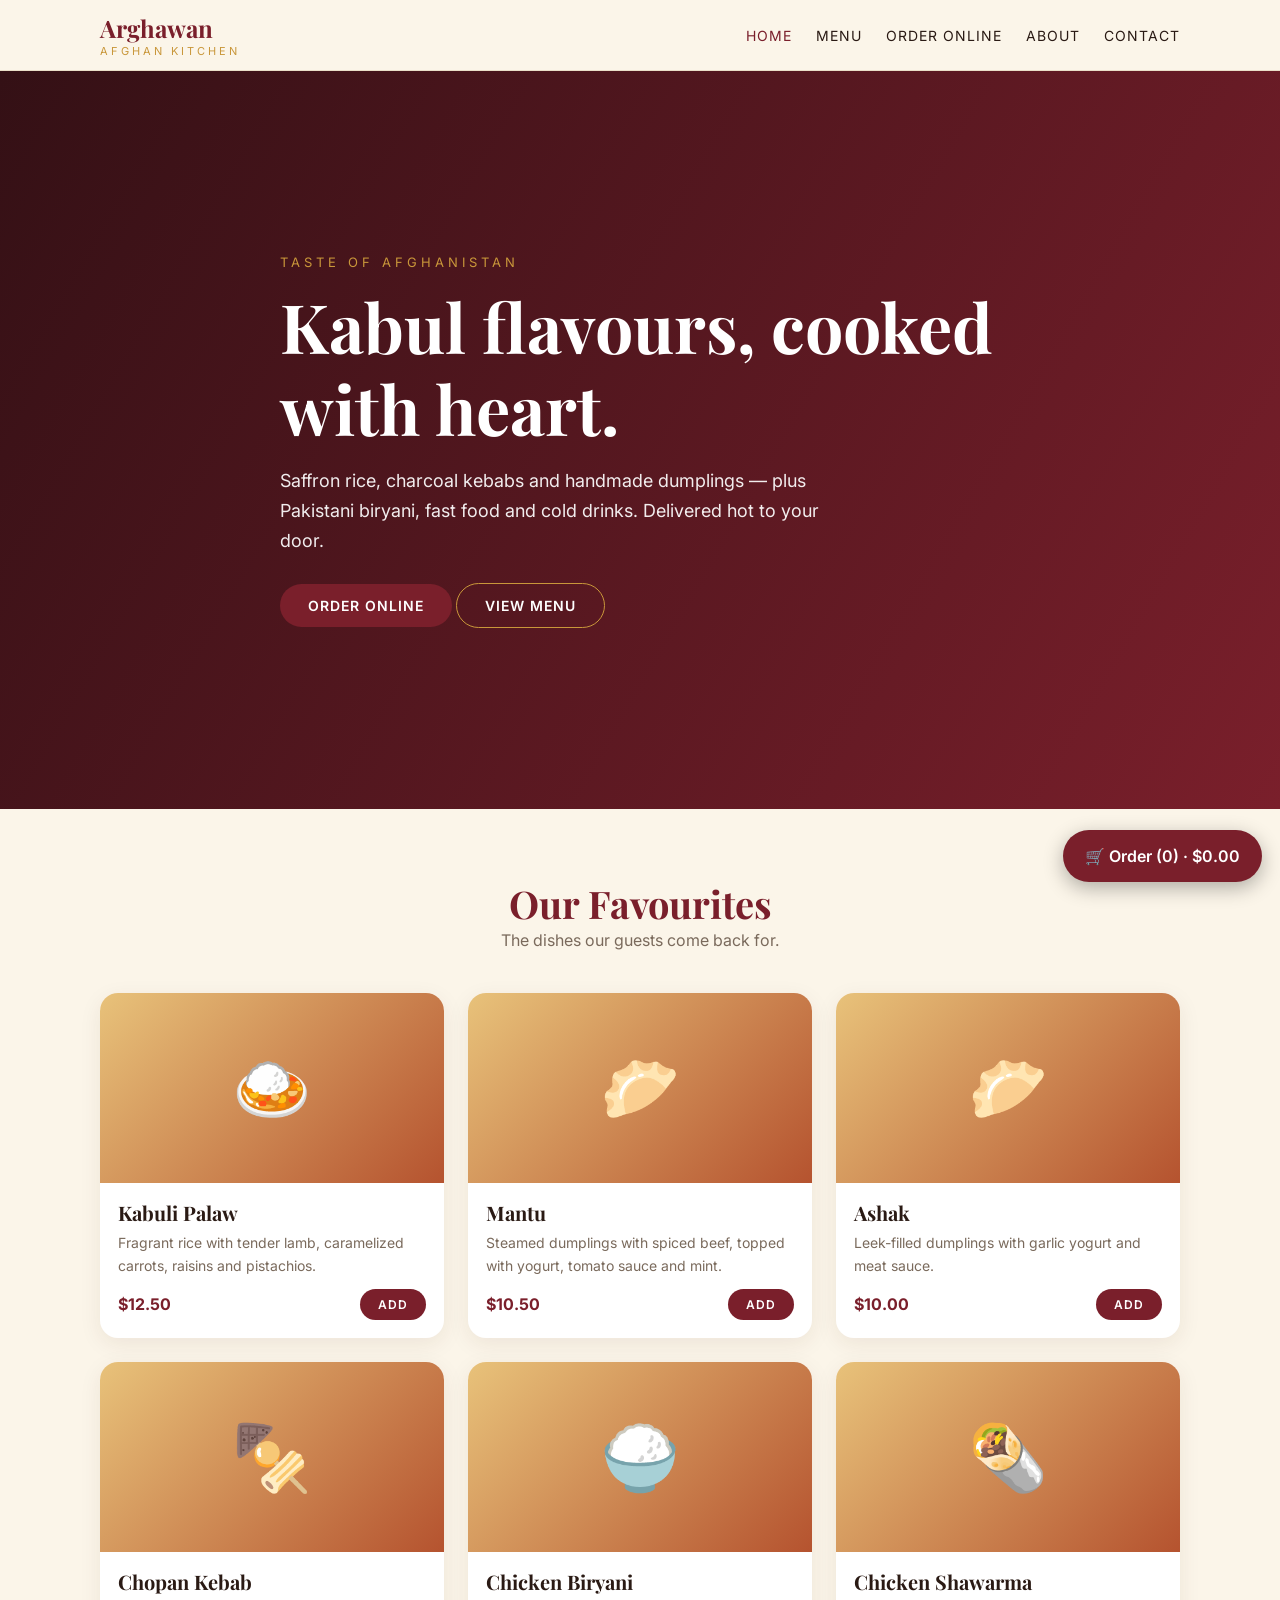
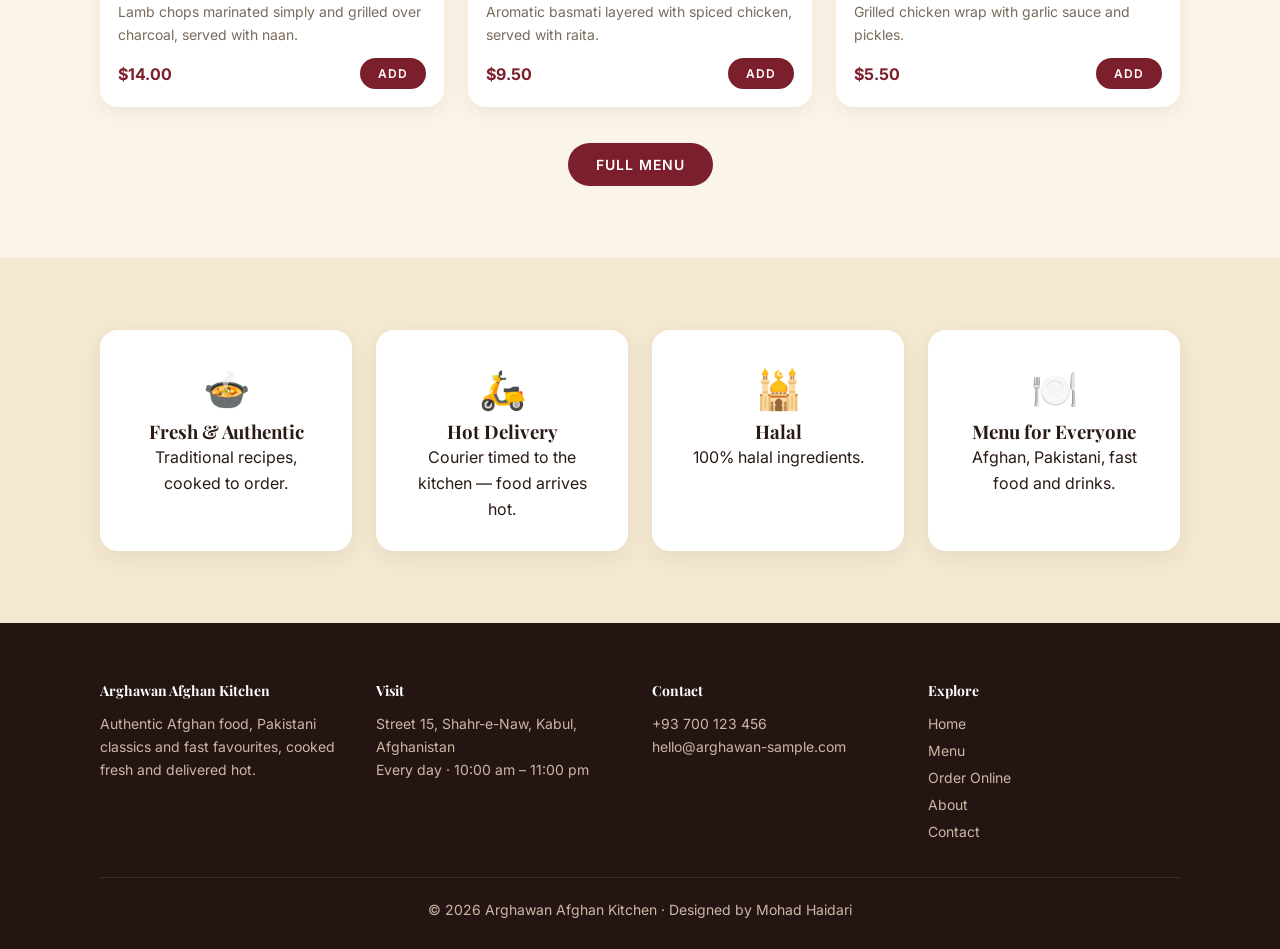
==== index.html @ 4cfafb81 "Add files via upload" ====
<!DOCTYPE html><html lang="en"><head><meta charset="utf-8"><meta name="viewport" content="width=device-width,initial-scale=1"><title>Home · Arghawan Afghan Kitchen</title><link rel="preconnect" href="https://fonts.googleapis.com"><link href="https://fonts.googleapis.com/css2?family=Inter:wght@400;600&family=Playfair+Display:wght@600;700&display=swap" rel="stylesheet"><link rel="stylesheet" href="style.css"></head><body><div id="hdr"></div>
<section class="hero"><div class="w"><div class="tag">Taste of Afghanistan</div><h1>Kabul flavours, cooked with heart.</h1><p>Saffron rice, charcoal kebabs and handmade dumplings — plus Pakistani biryani, fast food and cold drinks. Delivered hot to your door.</p><a class="btn" href="order.html">Order Online</a> <a class="btn o" style="color:#fff" href="menu.html">View Menu</a></div></section>
<section class="sec"><div class="w"><div class="t"><h2>Our Favourites</h2><p>The dishes our guests come back for.</p></div><div class="g" id="feat"></div><p style="text-align:center;margin-top:36px"><a class="btn" href="menu.html">Full Menu</a></p></div></section>
<section class="sec alt"><div class="w g g3"><div class="f"><b>🍲</b><h3>Fresh &amp; Authentic</h3><p>Traditional recipes, cooked to order.</p></div><div class="f"><b>🛵</b><h3>Hot Delivery</h3><p>Courier timed to the kitchen — food arrives hot.</p></div><div class="f"><b>🕌</b><h3>Halal</h3><p>100% halal ingredients.</p></div><div class="f"><b>🍽️</b><h3>Menu for Everyone</h3><p>Afghan, Pakistani, fast food and drinks.</p></div></div></section>
<div id="ftr"></div><script src="script.js"></script></body></html>
---- style.css ----
:root{--wine:#7a1f2b;--gold:#c9973a;--cream:#fbf5e9;--ink:#2a1a14;--green:#1f3d2b;--card:#fff;--line:#eadfc8}
*{box-sizing:border-box;margin:0}body{font:16px/1.65 Inter,system-ui,sans-serif;color:var(--ink);background:var(--cream)}
h1,h2,h3{font-family:'Playfair Display',Georgia,serif;line-height:1.2}a{color:inherit;text-decoration:none}img{max-width:100%}
.w{max-width:1120px;margin:auto;padding:0 20px}.sec{padding:72px 0}.alt{background:#f3e8d0}
header{position:sticky;top:0;z-index:9;background:rgba(251,245,233,.95);backdrop-filter:blur(8px);border-bottom:1px solid var(--line)}
.nav{display:flex;align-items:center;justify-content:space-between;height:70px}.logo{font:700 24px 'Playfair Display',serif;color:var(--wine)}.logo small{display:block;font:11px Inter;letter-spacing:3px;color:var(--gold);text-transform:uppercase}
nav a{margin-left:24px;font-size:14px;letter-spacing:1px;text-transform:uppercase}nav a.on,nav a:hover{color:var(--wine)}
.btn{display:inline-block;background:var(--wine);color:#fff;padding:13px 28px;border:0;border-radius:40px;font:600 14px Inter;letter-spacing:1px;text-transform:uppercase;cursor:pointer}.btn:hover{background:#5d1620}.btn.o{background:none;border:1.5px solid var(--gold);color:var(--ink)}.btn.sm{padding:8px 18px;font-size:12px}
#bt{display:none;background:none;border:0;font-size:28px;cursor:pointer}
.hero{min-height:82vh;display:flex;align-items:center;color:#fff;background:linear-gradient(120deg,rgba(42,14,18,.88),rgba(122,31,43,.7)),url(hero.jpg) center/cover,var(--wine)}
.hero h1{font-size:clamp(38px,6vw,68px);max-width:720px}.hero p{max-width:560px;margin:18px 0 28px;font-size:18px;opacity:.92}.tag{color:var(--gold);letter-spacing:4px;font-size:13px;text-transform:uppercase;margin-bottom:12px}
.ph2{padding:70px 0;text-align:center;color:#fff;background:linear-gradient(120deg,#3b0f16,var(--wine))}.ph2 h1{font-size:44px}
.t{text-align:center;margin-bottom:40px}.t h2{font-size:38px;color:var(--wine)}.t p{color:#7a6a5c}
.g{display:grid;gap:24px;grid-template-columns:repeat(auto-fill,minmax(260px,1fr))}.g3{grid-template-columns:repeat(auto-fit,minmax(240px,1fr))}
.c{background:var(--card);border-radius:18px;overflow:hidden;box-shadow:0 6px 22px rgba(80,40,20,.08);display:flex;flex-direction:column}
.ph{height:190px;position:relative;display:grid;place-items:center;font-size:64px;background:linear-gradient(135deg,#e8c27a,#b5532f)}.ph img{position:absolute;inset:0;width:100%;height:100%;object-fit:cover}
.cb{padding:18px;display:flex;flex-direction:column;flex:1}.cb h3{font-size:20px}.cb p{font-size:14px;color:#7a6a5c;flex:1;margin:6px 0 12px}.pr{display:flex;justify-content:space-between;align-items:center;font-weight:700;color:var(--wine)}
.tabs{display:flex;flex-wrap:wrap;gap:10px;justify-content:center;margin-bottom:36px}.tabs button{padding:10px 22px;border-radius:30px;border:1.5px solid var(--gold);background:none;font:600 14px Inter;cursor:pointer}.tabs .on{background:var(--wine);color:#fff;border-color:var(--wine)}
.f{padding:28px;background:var(--card);border-radius:18px;text-align:center;box-shadow:0 6px 22px rgba(80,40,20,.07)}.f b{font-size:38px;display:block}
.two{display:grid;gap:40px;grid-template-columns:1fr 1fr;align-items:start}
input,select,textarea{width:100%;padding:12px 14px;margin:6px 0 14px;border:1px solid var(--line);border-radius:10px;font:inherit;background:#fff}label{font-size:13px;font-weight:600}
.box{background:#fff;padding:26px;border-radius:18px;box-shadow:0 6px 22px rgba(80,40,20,.08)}.row{display:flex;justify-content:space-between;padding:7px 0;border-bottom:1px dashed var(--line)}.row.tot{font-weight:700;font-size:18px;border:0;color:var(--wine)}
.q button{width:26px;height:26px;border-radius:50%;border:1px solid var(--gold);background:none;cursor:pointer}.eta{background:var(--green);color:#fff;padding:14px 18px;border-radius:12px;margin:14px 0;font-size:14px}
.ok{text-align:center}.ok .big{font-size:60px}.steps{display:flex;gap:10px;justify-content:center;flex-wrap:wrap;margin-top:18px}.steps span{background:#f3e8d0;padding:8px 14px;border-radius:20px;font-size:13px}
footer{background:#241512;color:#c9b8a6;padding:56px 0 28px;font-size:14px}footer h4{color:#fff;margin-bottom:10px;font-family:'Playfair Display',serif}footer .g{margin-bottom:30px}footer a{display:block;margin:4px 0}.cp{border-top:1px solid #3d2a24;padding-top:20px;text-align:center}
#cartb{position:fixed;right:18px;bottom:18px;background:var(--wine);color:#fff;border-radius:40px;padding:13px 22px;font-weight:600;box-shadow:0 6px 20px rgba(0,0,0,.3);z-index:9}
@media(max-width:760px){#bt{display:block}nav{display:none;position:absolute;top:70px;left:0;right:0;background:var(--cream);padding:14px 20px;border-bottom:1px solid var(--line)}nav.open{display:block}nav a{display:block;margin:0;padding:10px 0}.two{grid-template-columns:1fr}}
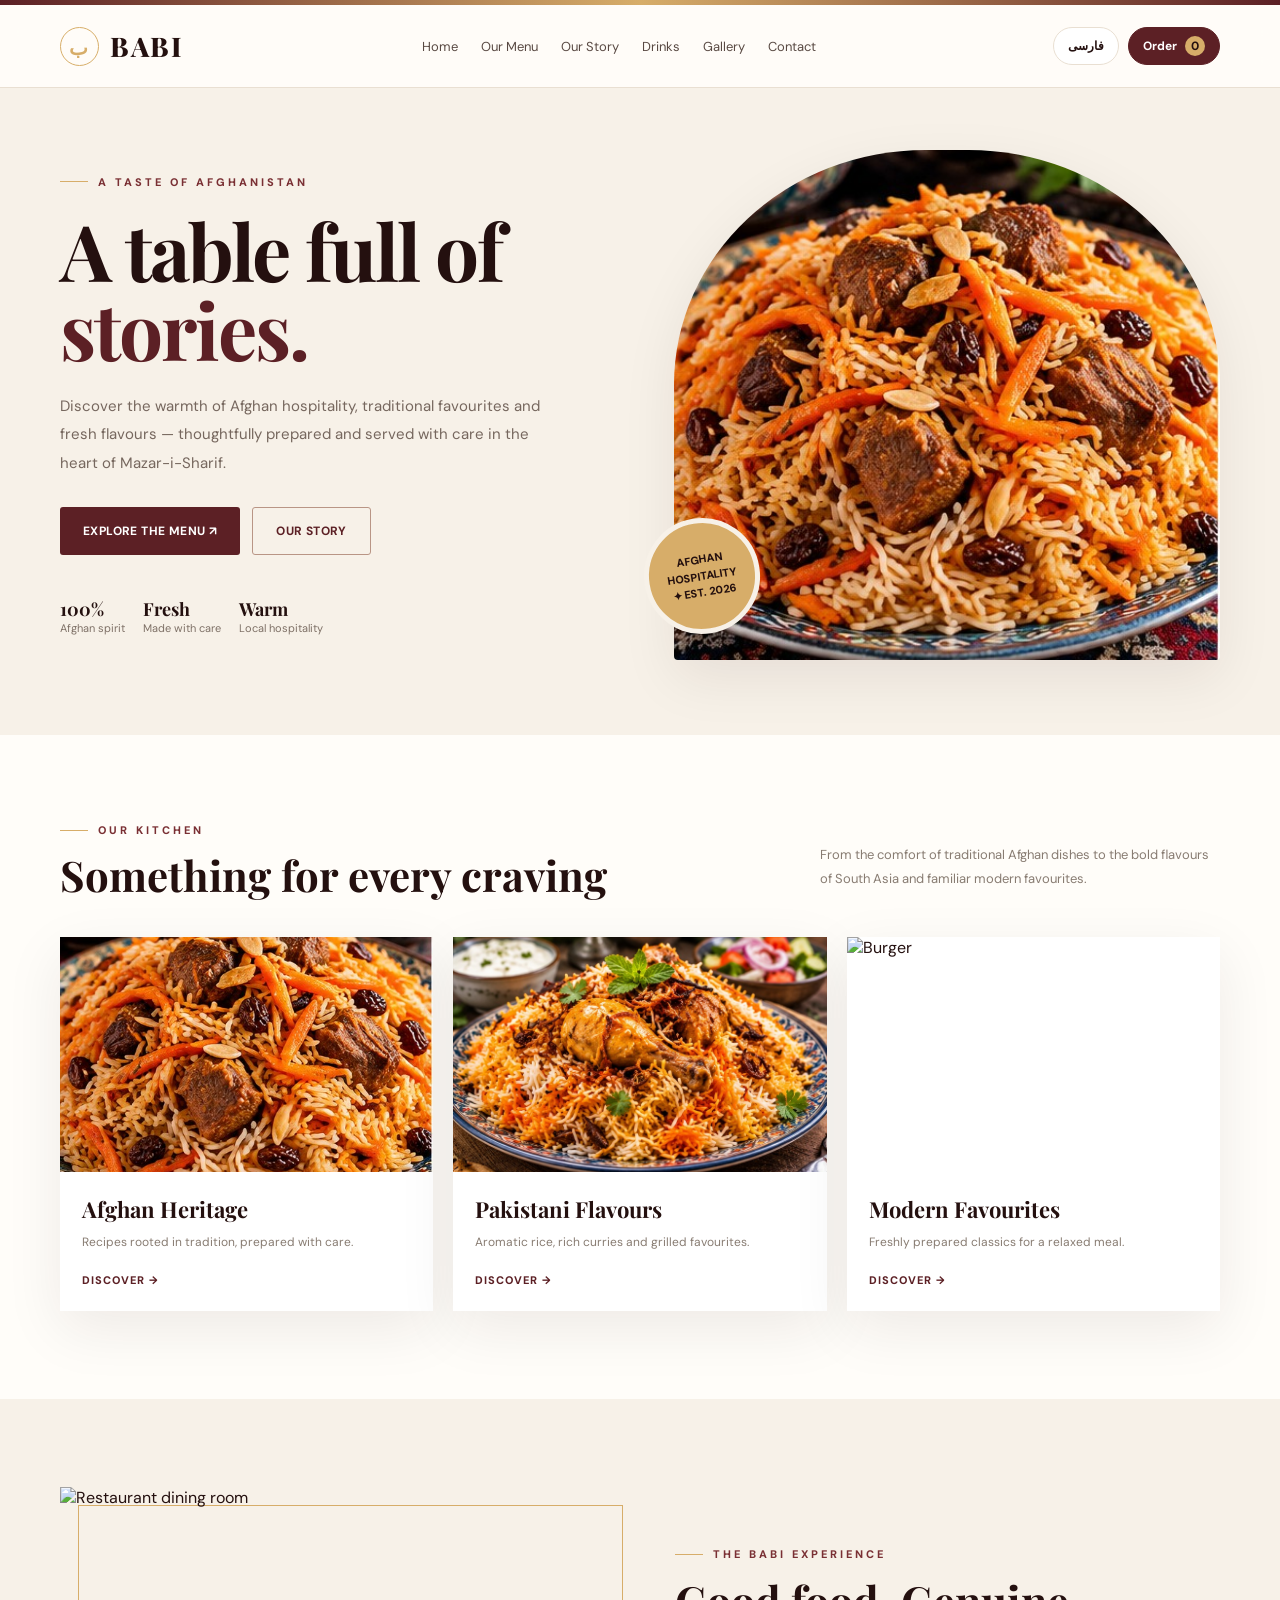
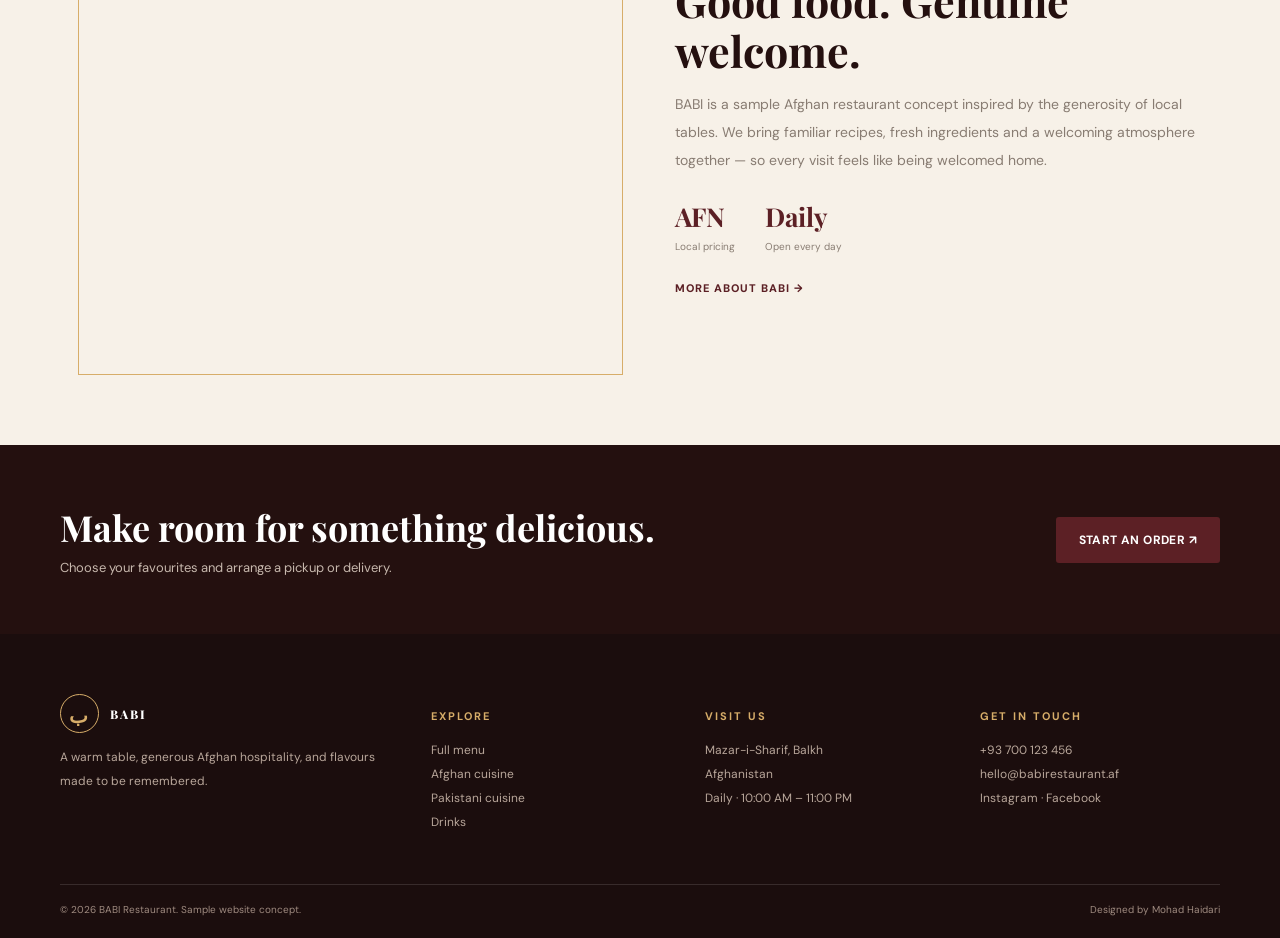
==== commit e56226f7: "Add files via upload" ====
--- a/index.html
+++ b/index.html
@@ -1,5 +1,100 @@
-<!DOCTYPE html><html lang="en"><head><meta charset="utf-8"><meta name="viewport" content="width=device-width,initial-scale=1"><title>Home · Arghawan Afghan Kitchen</title><link rel="preconnect" href="https://fonts.googleapis.com"><link href="https://fonts.googleapis.com/css2?family=Inter:wght@400;600&family=Playfair+Display:wght@600;700&display=swap" rel="stylesheet"><link rel="stylesheet" href="style.css"></head><body><div id="hdr"></div>
-<section class="hero"><div class="w"><div class="tag">Taste of Afghanistan</div><h1>Kabul flavours, cooked with heart.</h1><p>Saffron rice, charcoal kebabs and handmade dumplings — plus Pakistani biryani, fast food and cold drinks. Delivered hot to your door.</p><a class="btn" href="order.html">Order Online</a> <a class="btn o" style="color:#fff" href="menu.html">View Menu</a></div></section>
-<section class="sec"><div class="w"><div class="t"><h2>Our Favourites</h2><p>The dishes our guests come back for.</p></div><div class="g" id="feat"></div><p style="text-align:center;margin-top:36px"><a class="btn" href="menu.html">Full Menu</a></p></div></section>
-<section class="sec alt"><div class="w g g3"><div class="f"><b>🍲</b><h3>Fresh &amp; Authentic</h3><p>Traditional recipes, cooked to order.</p></div><div class="f"><b>🛵</b><h3>Hot Delivery</h3><p>Courier timed to the kitchen — food arrives hot.</p></div><div class="f"><b>🕌</b><h3>Halal</h3><p>100% halal ingredients.</p></div><div class="f"><b>🍽️</b><h3>Menu for Everyone</h3><p>Afghan, Pakistani, fast food and drinks.</p></div></div></section>
-<div id="ftr"></div><script src="script.js"></script></body></html>
+<!DOCTYPE html>
+<html lang="en" dir="ltr">
+<head>
+<meta charset="UTF-8">
+<meta name="viewport" content="width=device-width, initial-scale=1.0">
+<meta name="theme-color" content="#24100f">
+<meta name="description" content="BABI Restaurant — Afghan hospitality, authentic flavours, and a modern dining experience in Mazar-i-Sharif.">
+<title>BABI Restaurant | Taste of Afghanistan</title>
+<link rel="preconnect" href="https://fonts.googleapis.com">
+<link rel="preconnect" href="https://fonts.gstatic.com" crossorigin>
+<link href="https://fonts.googleapis.com/css2?family=DM+Sans:wght@400;500;600;700&family=Playfair+Display:wght@500;600;700;800&family=Vazirmatn:wght@400;500;600;700;800&display=swap" rel="stylesheet">
+<style>
+:root{--ink:#24100f;--wine:#5c2025;--wine2:#7a3034;--gold:#d7ad69;--cream:#f7f1e8;--paper:#fffdf9;--muted:#887c72;--line:#e9dfd2;--green:#53664c;--shadow:0 18px 55px #2b130d14}
+*{box-sizing:border-box}html{scroll-behavior:smooth}body{margin:0;background:var(--cream);color:var(--ink);font-family:"DM Sans",sans-serif}body.fa{font-family:"Vazirmatn",sans-serif}button,input,select,textarea{font:inherit}button,a{ -webkit-tap-highlight-color:transparent}a{color:inherit;text-decoration:none}button{cursor:pointer}.topline{height:5px;background:linear-gradient(90deg,var(--wine),var(--gold),var(--wine))}.wrap{width:min(1160px,92%);margin:auto}.header{position:sticky;top:0;z-index:30;background:#fffdf9ed;backdrop-filter:blur(14px);border-bottom:1px solid #e9dfd2}.nav{height:82px;display:flex;align-items:center;justify-content:space-between;gap:24px}.brand{display:flex;align-items:center;gap:11px;font-family:"Playfair Display",serif;font-size:27px;font-weight:800;letter-spacing:2px}.brand-mark{width:39px;height:39px;border:1px solid var(--gold);border-radius:50%;display:grid;place-items:center;color:var(--gold);font-size:20px}.links{display:flex;align-items:center;gap:23px;font-size:13px;color:#594943}.links a:hover{color:var(--wine)}.nav-actions{display:flex;gap:9px;align-items:center}.lang,.cart-btn,.menu-toggle{border:1px solid var(--line);background:white;border-radius:30px;padding:10px 14px;color:var(--ink);font-weight:700;font-size:12px}.cart-btn{background:var(--wine);color:white;border-color:var(--wine)}.cart-count{background:var(--gold);color:var(--ink);border-radius:20px;padding:2px 6px;margin-left:5px}.menu-toggle{display:none}.hero{min-height:620px;display:grid;grid-template-columns:1.02fr .98fr;align-items:center;gap:45px;padding:62px 0 75px}.eyebrow{color:var(--wine2);font-size:11px;letter-spacing:3px;text-transform:uppercase;font-weight:800;display:flex;align-items:center;gap:10px}.eyebrow:before{content:"";width:28px;height:1px;background:var(--gold)}h1,h2,h3{font-family:"Playfair Display",serif}h1{font-size:clamp(48px,6.4vw,78px);line-height:1.02;margin:22px 0;color:var(--ink);letter-spacing:-2px}.fa h1,.fa h2,.fa h3{font-family:"Vazirmatn",sans-serif;letter-spacing:0}.hero h1 span{color:var(--wine)}.hero-copy{max-width:490px;color:#76675e;line-height:1.9;font-size:15px}.hero-buttons{display:flex;gap:12px;margin-top:30px;flex-wrap:wrap}.btn{display:inline-flex;align-items:center;justify-content:center;gap:9px;border:0;border-radius:3px;padding:15px 23px;background:var(--wine);color:white;font-weight:700;font-size:12px;letter-spacing:.4px;transition:.2s}.btn:hover{background:var(--wine2);transform:translateY(-2px)}.btn-outline{background:transparent;color:var(--wine);border:1px solid #b99585}.btn-outline:hover{color:white}.hero-note{display:flex;gap:18px;margin-top:42px;color:#7e7066;font-size:11px}.hero-note strong{display:block;color:var(--ink);font-size:18px;font-family:"Playfair Display",serif}.hero-photo{height:510px;position:relative}.hero-photo img{width:100%;height:100%;object-fit:cover;border-radius:46% 46% 4px 4px;box-shadow:var(--shadow)}.photo-stamp{position:absolute;bottom:26px;left:-30px;background:var(--gold);color:var(--ink);width:116px;height:116px;border-radius:50%;display:grid;place-items:center;text-align:center;font-size:11px;font-weight:800;line-height:1.5;transform:rotate(-9deg);border:5px solid var(--cream)}.section{padding:88px 0}.section.white{background:var(--paper)}.section-head{display:flex;justify-content:space-between;align-items:end;gap:25px;margin-bottom:34px}.section-head h2{font-size:42px;margin:10px 0 0}.section-head p{max-width:400px;color:var(--muted);line-height:1.8;font-size:13px}.tiles{display:grid;grid-template-columns:repeat(3,1fr);gap:20px}.tile{background:white;box-shadow:var(--shadow);overflow:hidden;position:relative}.tile img{width:100%;height:235px;object-fit:cover;display:block;transition:.5s}.tile:hover img{transform:scale(1.04)}.tile-body{padding:22px}.tile h3{font-size:22px;margin:0 0 8px}.tile p{font-size:12px;color:var(--muted);line-height:1.7;margin:0 0 16px}.text-link{font-size:11px;font-weight:800;color:var(--wine);letter-spacing:1px;text-transform:uppercase}.story{display:grid;grid-template-columns:1fr 1fr;gap:70px;align-items:center}.story-img{height:470px;position:relative}.story-img img{width:100%;height:100%;object-fit:cover}.story-img:after{content:"";position:absolute;inset:18px -18px -18px 18px;border:1px solid var(--gold);z-index:-1}.story-copy h2{font-size:43px;line-height:1.15;margin:15px 0}.story-copy p{color:var(--muted);font-size:14px;line-height:2}.stats{display:flex;gap:30px;margin-top:25px}.stats strong{font:700 26px "Playfair Display";color:var(--wine);display:block}.stats small{font-size:10px;color:var(--muted)}.banner{background:var(--ink);color:white;padding:58px 0}.banner-inner{display:flex;justify-content:space-between;align-items:center;gap:30px}.banner h2{font-size:36px;margin:0 0 8px}.banner p{color:#c7b8ad;margin:0;font-size:13px}.footer{background:#1b0d0d;color:#eee1d5;padding:60px 0 22px}.footer-grid{display:grid;grid-template-columns:1.4fr 1fr 1fr 1fr;gap:35px}.footer p,.footer a{color:#b8a69a;font-size:12px;line-height:2}.footer h4{color:var(--gold);font-size:11px;letter-spacing:2px;text-transform:uppercase}.footer-bottom{border-top:1px solid #ffffff20;margin-top:38px;padding-top:18px;display:flex;justify-content:space-between;color:#9f8b80;font-size:10px}.footer-credit{font-size:10px;color:#9f8b80;font-weight:400}.page-hero{background:var(--ink);color:white;padding:75px 0;text-align:center}.page-hero h1{font-size:54px;color:white;margin:12px 0}.page-hero p{color:#c9b9ae;max-width:570px;margin:0 auto;line-height:1.8;font-size:13px}.filter-row{display:flex;gap:8px;flex-wrap:wrap;margin-bottom:28px}.filter{border:1px solid var(--line);background:white;color:var(--muted);padding:10px 17px;border-radius:30px;font-size:11px;font-weight:700}.filter.active{background:var(--wine);color:white;border-color:var(--wine)}.menu-grid{display:grid;grid-template-columns:repeat(3,1fr);gap:18px}.food-card{background:white;box-shadow:var(--shadow);overflow:hidden}.food-card img{width:100%;height:190px;object-fit:cover}.food-info{padding:17px}.food-top{display:flex;justify-content:space-between;gap:10px;align-items:start}.food-info h3{font-size:19px;margin:0 0 7px}.price{font-weight:800;color:var(--wine);white-space:nowrap;font-size:13px}.food-info p{font-size:11px;color:var(--muted);line-height:1.7;min-height:38px}.food-bottom{display:flex;justify-content:space-between;align-items:center;margin-top:12px}.add-btn{background:var(--wine);color:white;border:0;padding:9px 12px;font-size:10px;font-weight:800}.tag{font-size:9px;text-transform:uppercase;letter-spacing:1px;color:var(--green);font-weight:800}.notice{background:#f2e7d7;border-left:3px solid var(--gold);padding:16px 18px;color:#66554a;font-size:12px;line-height:1.8;margin:20px 0}.fa .notice{border-left:0;border-right:3px solid var(--gold)}.drinks-grid{display:grid;grid-template-columns:repeat(4,1fr);gap:14px}.drink{background:white;padding:20px;text-align:center;border:1px solid var(--line)}.drink img{display:block;border-radius:2px}.drink .can{height:90px;display:grid;place-items:center;font-size:42px}.drink h3{font-size:17px;margin:8px 0}.drink p{font-size:10px;color:var(--muted);line-height:1.7}.form-layout{display:grid;grid-template-columns:1.2fr .8fr;gap:30px}.panel{background:white;padding:28px;box-shadow:var(--shadow)}.panel h2{font-size:28px;margin:0 0 20px}.field{margin-bottom:15px}.field label{display:block;font-size:11px;font-weight:700;margin-bottom:7px;color:#5c4a42}.field input,.field select,.field textarea{width:100%;padding:13px;border:1px solid var(--line);background:#fffdf9;outline:none;font-size:12px;color:var(--ink);border-radius:2px}.field textarea{min-height:85px;resize:vertical}.field input:focus,.field textarea:focus,.field select:focus{border-color:var(--gold)}.two{display:grid;grid-template-columns:1fr 1fr;gap:12px}.cart-line{display:flex;justify-content:space-between;gap:12px;border-bottom:1px solid var(--line);padding:13px 0;font-size:12px}.qty{display:flex;align-items:center;gap:9px}.qty button{border:1px solid var(--line);background:white;width:24px;height:24px}.total{display:flex;justify-content:space-between;font-weight:800;padding:20px 0;color:var(--wine)}.empty{color:var(--muted);font-size:12px;line-height:1.8}.track-box{max-width:650px;margin:auto;text-align:center}.track-steps{display:flex;justify-content:space-between;margin:35px 0;position:relative}.track-steps:before{content:"";height:2px;background:var(--line);position:absolute;top:15px;left:10%;right:10%}.step{position:relative;z-index:1;font-size:10px;color:var(--muted);width:25%}.dot{width:30px;height:30px;border-radius:50%;background:#e8dfd4;margin:0 auto 9px;display:grid;place-items:center;color:var(--muted);font-weight:800}.step.done .dot{background:var(--green);color:white}.gallery{display:grid;grid-template-columns:repeat(3,1fr);grid-auto-rows:210px;gap:12px}.gallery img{width:100%;height:100%;object-fit:cover}.gallery img:first-child{grid-row:span 2}.contact-cards{display:grid;grid-template-columns:repeat(3,1fr);gap:15px}.contact-card{background:white;padding:24px;border:1px solid var(--line)}.contact-card strong{display:block;color:var(--wine);margin-bottom:8px}.hidden{display:none!important}.toast{position:fixed;bottom:22px;left:50%;transform:translateX(-50%);background:var(--ink);color:white;padding:13px 20px;font-size:12px;z-index:80;box-shadow:var(--shadow);opacity:0;pointer-events:none;transition:.3s}.toast.show{opacity:1}.mobile-links{display:none}
+@media(max-width:850px){.links{display:none}.menu-toggle{display:block}.nav{height:70px}.mobile-links.open{display:flex;position:absolute;top:70px;left:0;right:0;background:white;padding:20px 5%;flex-direction:column;gap:16px;border-bottom:1px solid var(--line)}.hero{grid-template-columns:1fr;padding-top:45px;gap:30px}.hero-photo{height:390px;width:85%;margin:auto}.photo-stamp{left:-18px;width:95px;height:95px}.tiles,.menu-grid{grid-template-columns:repeat(2,1fr)}.story{gap:35px}.footer-grid{grid-template-columns:repeat(2,1fr)}.drinks-grid{grid-template-columns:repeat(2,1fr)}}
+@media(max-width:560px){.brand{font-size:22px}.lang,.cart-btn,.menu-toggle{padding:9px 11px;font-size:10px}.hero{min-height:auto;padding:42px 0 55px}.hero-photo{height:320px;width:92%}h1{font-size:48px}.hero-note{gap:12px}.section{padding:62px 0}.section-head{display:block}.section-head h2,.story-copy h2{font-size:34px}.tiles,.menu-grid,.story,.form-layout,.contact-cards{grid-template-columns:1fr}.story-img{height:330px;width:92%}.banner-inner{display:block}.banner .btn{margin-top:22px}.footer-grid{grid-template-columns:1fr 1fr;gap:20px}.footer-bottom{display:block;line-height:2}.page-hero{padding:55px 0}.page-hero h1{font-size:40px}.two{grid-template-columns:1fr}.gallery{grid-template-columns:1fr 1fr;grid-auto-rows:150px}.gallery img:first-child{grid-row:span 1}.drinks-grid{grid-template-columns:repeat(2,1fr)}}
+</style>
+</head>
+<body>
+<div class="topline"></div>
+<header class="header"><div class="wrap nav">
+<a class="brand" href="#home"><span class="brand-mark">ب</span>BABI</a>
+<nav class="links"><a href="#home" data-en="Home" data-fa="خانه">Home</a><a href="#menu" data-en="Our Menu" data-fa="منوی غذا">Our Menu</a><a href="#story" data-en="Our Story" data-fa="داستان ما">Our Story</a><a href="#drinks" data-en="Drinks" data-fa="نوشیدنی‌ها">Drinks</a><a href="#gallery" data-en="Gallery" data-fa="گالری">Gallery</a><a href="#contact" data-en="Contact" data-fa="تماس">Contact</a></nav>
+<div class="nav-actions"><button class="lang" id="langBtn">فارسی</button><button class="cart-btn" onclick="go('order')">Order <span class="cart-count" id="cartCount">0</span></button><button class="menu-toggle" id="menuToggle">☰</button></div>
+<nav class="mobile-links" id="mobileLinks"><a href="#home">Home / خانه</a><a href="#menu">Menu / منو</a><a href="#story">Our Story / داستان ما</a><a href="#drinks">Drinks / نوشیدنی‌ها</a><a href="#gallery">Gallery / گالری</a><a href="#contact">Contact / تماس</a></nav>
+</div></header>
+<main id="app"></main>
+<footer class="footer"><div class="wrap"><div class="footer-grid">
+<div><a class="brand" href="#home" style="color:white"><span class="brand-mark">ب</span>BABI</a><p data-en="A warm table, generous Afghan hospitality, and flavours made to be remembered." data-fa="سفره‌ای گرم، مهمان‌نوازی اصیل افغانی و طعم‌هایی که در خاطر می‌مانند.">A warm table, generous Afghan hospitality, and flavours made to be remembered.</p></div>
+<div><h4 data-en="Explore" data-fa="بخش‌ها">Explore</h4><p><a href="#menu" data-en="Full menu" data-fa="منوی کامل">Full menu</a><br><a href="#afghan" data-en="Afghan cuisine" data-fa="غذاهای افغانی">Afghan cuisine</a><br><a href="#pakistani" data-en="Pakistani cuisine" data-fa="غذاهای پاکستانی">Pakistani cuisine</a><br><a href="#drinks" data-en="Drinks" data-fa="نوشیدنی‌ها">Drinks</a></p></div>
+<div><h4 data-en="Visit us" data-fa="نشانی ما">Visit us</h4><p>Mazar-i-Sharif, Balkh<br>Afghanistan<br>Daily · 10:00 AM – 11:00 PM</p></div>
+<div><h4 data-en="Get in touch" data-fa="ارتباط با ما">Get in touch</h4><p>+93 700 123 456<br>hello@babirestaurant.af<br>Instagram · Facebook</p></div>
+</div><div class="footer-bottom"><span>© 2026 BABI Restaurant. Sample website concept.</span><span class="footer-credit">Designed by Mohad Haidari</span></div></div></footer>
+<div class="toast" id="toast"></div>
+<script>
+const photos={
+kabuli:"kabuli-pulao.jpg",
+mantu:"mantu.jpg",
+bolani:"bolani.jpg",
+ashak:"ashak.jpg",
+kebab:"chapli-kebab.jpg",
+qorma:"afghan-qorma.jpg",
+biryani:"chicken-biryani.jpg",
+karahi:"chicken-karahi.jpg",
+seekh:"seekh-kebab.jpg",
+tandoori:"tandoori-chicken.jpg",
+burger:"https://images.unsplash.com/photo-1568901346375-23c9450c58cd?auto=format&fit=crop&w=900&q=85",
+pizza:"https://images.unsplash.com/photo-1513104890138-7c749659a591?auto=format&fit=crop&w=900&q=85",
+restaurant:"https://images.unsplash.com/photo-1414235077428-338989a2e8c0?auto=format&fit=crop&w=1200&q=85"
+};
+const dishes=[
+{id:1,cat:"afghan",name:"Kabuli Pulao",fa:"قابلی پلو",desc:"Fragrant rice, tender lamb, carrots and raisins — a beloved Afghan classic.",fdesc:"برنج معطر با گوشت نرم، زردک و کشمش؛ یکی از غذاهای محبوب افغانستان.",price:420,img:"kabuli"},
+{id:2,cat:"afghan",name:"Mantu",fa:"منتو",desc:"Steamed dumplings filled with seasoned beef, served with yoghurt and lentils.",fdesc:"خمیرهای بخارپز با مواد گوشتی، همراه با ماست و دال.",price:300,img:"mantu"},
+{id:3,cat:"afghan",name:"Aushak",fa:"آشک",desc:"Delicate leek-filled dumplings with a savoury tomato and yoghurt sauce.",fdesc:"خمیرهای نازک با مواد تره، همراه با سس مخصوص و ماست.",price:280,img:"ashak"},
+{id:4,cat:"afghan",name:"Chapli Kebab",fa:"چپلی کباب",desc:"Afghan-style spiced minced kebab, served with fresh salad and bread.",fdesc:"کباب چرخ‌کرده با ادویه افغانی، همراه با سالاد تازه و نان.",price:360,img:"kebab"},
+{id:5,cat:"afghan",name:"Bolani",fa:"بولانی",desc:"Crisp flatbread stuffed with potato, herbs and gentle spices.",fdesc:"نان نازک و برشته با مواد کچالو، سبزی و ادویه ملایم.",price:160,img:"bolani"},
+{id:6,cat:"afghan",name:"Lamb Qorma",fa:"قورمه گوشت",desc:"Slow-cooked lamb in a rich traditional sauce, served with rice.",fdesc:"گوشت پخته‌شده با سس سنتی و غنی، همراه با برنج.",price:390,img:"qorma"},
+{id:7,cat:"pakistani",name:"Chicken Biryani",fa:"بریانی مرغ",desc:"Layered basmati rice with chicken, herbs and fragrant spices.",fdesc:"برنج باسمتی لایه‌لایه با مرغ، سبزی و ادویه معطر.",price:340,img:"biryani"},
+{id:8,cat:"pakistani",name:"Chicken Karahi",fa:"چکن کراهی",desc:"A rich tomato-based chicken curry with ginger and green chilli.",fdesc:"خوراک مرغ با سس رومی، زنجبیل و مرچ سبز.",price:390,img:"karahi"},
+{id:9,cat:"pakistani",name:"Seekh Kebab",fa:"سیخ کباب",desc:"Grilled minced-meat kebabs with aromatic spices.",fdesc:"کباب گوشت چرخ‌کرده با ادویه‌های خوش‌عطر.",price:320,img:"seekh"},
+{id:10,cat:"fast",name:"Classic Beef Burger",fa:"برگر گوشت",desc:"Juicy beef patty, crisp lettuce, tomato and house sauce.",fdesc:"برگر گوشت با کاهو، رومی و سس مخصوص.",price:290,img:"burger"},
+{id:11,cat:"fast",name:"Margherita Pizza",fa:"پیتزای مارگاریتا",desc:"Tomato, mozzarella and basil on a freshly baked base.",fdesc:"سس رومی، پنیر موزریلا و ریحان روی خمیر تازه.",price:350,img:"pizza"},
+{id:12,cat:"fast",name:"Chicken Sandwich",fa:"ساندویچ مرغ",desc:"Grilled chicken, fresh greens and creamy house dressing.",fdesc:"مرغ گریل‌شده، سبزی تازه و سس مخصوص.",price:250,img:"burger"}
+];
+let lang="en",cart=JSON.parse(localStorage.getItem("babiCart")||"[]");
+const app=document.getElementById("app");
+const isFa=()=>lang==="fa", t=(en,fa)=>isFa()?fa:en, money=n=>n.toLocaleString("en-US")+" AFN";
+function go(page){location.hash=page}
+function toast(msg){let el=document.getElementById("toast");el.textContent=msg;el.classList.add("show");setTimeout(()=>el.classList.remove("show"),2200)}
+function saveCart(){localStorage.setItem("babiCart",JSON.stringify(cart));document.getElementById("cartCount").textContent=cart.reduce((a,b)=>a+b.qty,0)}
+function add(id){let x=cart.find(i=>i.id===id);x?x.qty++:cart.push({id,qty:1});saveCart();toast(t("Added to your basket","به سبد سفارش اضافه شد"))}
+function dishCard(d){return `<article class="food-card"><img loading="lazy" src="${photos[d.img]||photos.kabuli}" alt="${d.name}"><div class="food-info"><div class="food-top"><h3>${t(d.name,d.fa)}</h3><span class="price">${money(d.price)}</span></div><p>${t(d.desc,d.fdesc)}</p><div class="food-bottom"><span class="tag">${t(d.cat==="afghan"?"Afghan favourite":d.cat==="pakistani"?"Pakistani kitchen":"Made fresh",d.cat==="afghan"?"محبوب افغانی":d.cat==="pakistani"?"آشپزی پاکستانی":"تازه آماده می‌شود")}</span><button class="add-btn" onclick="add(${d.id})">${t("ADD +","افزودن +")}</button></div></div></article>`}
+function home(){return `<section class="wrap hero"><div><div class="eyebrow">${t("A TASTE OF AFGHANISTAN","طعم اصیل افغانستان")}</div><h1>${t("A table full of","سفره‌ای پر از")} <span>${t("stories.","خاطره.")}</span></h1><p class="hero-copy">${t("Discover the warmth of Afghan hospitality, traditional favourites and fresh flavours — thoughtfully prepared and served with care in the heart of Mazar-i-Sharif.","مهمان‌نوازی افغانی، غذاهای سنتی و طعم‌های تازه را تجربه کنید؛ با دقت آماده‌شده و با مهر در قلب مزارشریف پذیرایی می‌شوید.")}</p><div class="hero-buttons"><a class="btn" href="#menu">${t("EXPLORE THE MENU","دیدن منوی غذا")} ↗</a><a class="btn btn-outline" href="#story">${t("OUR STORY","داستان ما")}</a></div><div class="hero-note"><div><strong>100%</strong>${t("Afghan spirit","روح افغانی")}</div><div><strong>Fresh</strong>${t("Made with care","با دقت و تازگی")}</div><div><strong>Warm</strong>${t("Local hospitality","مهمان‌نوازی محلی")}</div></div></div><div class="hero-photo"><img src="${photos.kabuli}" alt="A beautifully served meal"><div class="photo-stamp">AFGHAN<br>HOSPITALITY<br>✦ EST. 2026</div></div></section>
+<section class="section white"><div class="wrap"><div class="section-head"><div><div class="eyebrow">${t("OUR KITCHEN","آشپزخانه ما")}</div><h2>${t("Something for every craving","برای هر سلیقه‌ای")}</h2></div><p>${t("From the comfort of traditional Afghan dishes to the bold flavours of South Asia and familiar modern favourites.","از آرامش غذاهای سنتی افغانستان تا مزه‌های پرادویه جنوب آسیا و خوراک‌های محبوب امروزی.")}</p></div><div class="tiles">
+<a class="tile" href="#afghan"><img src="${photos.kabuli}" alt="Afghan pulao"><div class="tile-body"><h3>${t("Afghan Heritage","میراث غذایی افغانستان")}</h3><p>${t("Recipes rooted in tradition, prepared with care.","دستورهای ریشه‌دار در سنت، با دقت آماده‌شده.")}</p><span class="text-link">${t("DISCOVER →","بیشتر بدانید ←")}</span></div></a>
+<a class="tile" href="#pakistani"><img src="${photos.biryani}" alt="Biryani"><div class="tile-body"><h3>${t("Pakistani Flavours","طعم‌های پاکستانی")}</h3><p>${t("Aromatic rice, rich curries and grilled favourites.","برنج معطر، کاری‌های غنی و غذاهای گریل‌شده.")}</p><span class="text-link">${t("DISCOVER →","بیشتر بدانید ←")}</span></div></a>
+<a class="tile" href="#fastfood"><img src="${photos.burger}" alt="Burger"><div class="tile-body"><h3>${t("Modern Favourites","غذاهای فست‌فود")}</h3><p>${t("Freshly prepared classics for a relaxed meal.","غذاهای محبوب و تازه برای یک وعده راحت.")}</p><span class="text-link">${t("DISCOVER →","بیشتر بدانید ←")}</span></div></a>
+</div></div></section>
+<section class="section"><div class="wrap story"><div class="story-img"><img src="https://images.unsplash.com/photo-1414235077428-338989a2e8c0?auto=format&fit=crop&w=1000&q=85" alt="Restaurant dining room"></div><div class="story-copy"><div class="eyebrow">${t("THE BABI EXPERIENCE","تجربه بابی")}</div><h2>${t("Good food. Genuine welcome.","غذای خوب؛ پذیرایی صمیمانه.")}</h2><p>${t("BABI is a sample Afghan restaurant concept inspired by the generosity of local tables. We bring familiar recipes, fresh ingredients and a welcoming atmosphere together — so every visit feels like being welcomed home.","بابی یک طرح نمونه از رستورانت افغانی است که از مهمان‌نوازی سفره‌های محلی الهام گرفته است. دستورهای آشنا، مواد تازه و فضای دلنشین را کنار هم می‌آوریم تا هر دیدار، حس خوش‌آمدگویی به خانه را داشته باشد.")}</p><div class="stats"><div><strong>AFN</strong><small>${t("Local pricing","قیمت‌گذاری محلی")}</small></div><div><strong>Daily</strong><small>${t("Open every day","همه‌روزه باز")}</small></div></div><br><a class="text-link" href="#about">${t("MORE ABOUT BABI →","بیشتر درباره بابی ←")}</a></div></div></section>
+<section class="banner"><div class="wrap banner-inner"><div><h2>${t("Make room for something delicious.","برای یک مزه خوشمزه جا باز کنید.")}</h2><p>${t("Choose your favourites and arrange a pickup or delivery.","غذای دلخواه‌تان را انتخاب کنید و تحویل حضوری یا ارسال را تنظیم نمایید.")}</p></div><a class="btn" href="#order">${t("START AN ORDER","ثبت سفارش")} ↗</a></div></section>`}
+function menuPage(cat="all"){let list=cat==="all"?dishes:dishes.filter(d=>d.cat===cat);return `<section class="page-hero"><div class="eyebrow" style="justify-content:center;color:var(--gold)">${t("MADE WITH CARE","با عشق آماده می‌شود")}</div><h1>${t("Our Menu","منوی ما")}</h1><p>${t("Explore a selection of Afghan classics, Pakistani favourites and freshly prepared fast food. All prices are in Afghan Afghani (AFN).","غذاهای اصیل افغانی، خوراک‌های محبوب پاکستانی و فست‌فود تازه را ببینید. تمام قیمت‌ها به افغانی (AFN) است.")}</p></section><section class="section"><div class="wrap"><div class="filter-row">${[["all","All dishes","همه غذاها"],["afghan","Afghan","افغانی"],["pakistani","Pakistani","پاکستانی"],["fast","Fast food","فست‌فود"]].map(([v,en,fa])=>`<button class="filter ${cat===v?"active":""}" onclick="go('${v==="all"?"menu":v==="fast"?"fastfood":v}')">${t(en,fa)}</button>`).join("")}</div><div class="menu-grid">${list.map(dishCard).join("")}</div></div></section>`}
+function drinks(){return `<section class="page-hero"><div class="eyebrow" style="justify-content:center;color:var(--gold)">${t("REFRESHMENT","نوشیدنی‌ها")}</div><h1>${t("Drinks & More","نوشیدنی‌ها")}</h1><p>${t("A simple selection of familiar refreshments and traditional Afghan drinks.","مجموعه‌ای از نوشیدنی‌های آشنا و نوشیدنی‌های سنتی افغانستان.")}</p></section><section class="section"><div class="wrap"><div class="drinks-grid">${[
+["Happy","Soft drink catalogue","معرفی نوشابه","https://images.unsplash.com/photo-1554866585-cd94860890b7?auto=format&fit=crop&w=700&q=85"],
+["Porty","Soft drink catalogue","معرفی نوشابه","https://images.unsplash.com/photo-1629203851122-3726ecdf080e?auto=format&fit=crop&w=700&q=85"],
+["Alokozay Tea","Tea selection","انواع چای","https://images.unsplash.com/photo-1576091160550-2173dba999ef?auto=format&fit=crop&w=700&q=85"],
+["Doogh","Traditional yoghurt drink","دوغ سنتی","https://images.unsplash.com/photo-1570197788417-0e82375c9371?auto=format&fit=crop&w=700&q=85"],
+["Green Tea","Afghan-style tea","چای سبز","https://images.unsplash.com/photo-1556679343-c7306c1976bc?auto=format&fit=crop&w=700&q=85"],
+["Fresh Juice","Seasonal fruit","آب‌میوه تازه","https://images.unsplash.com/photo-1600271886742-f049cd451bba?auto=format&fit=crop&w=700&q=85"],
+["Water","Bottled water","آب آشامیدنی","https://images.unsplash.com/photo-1523362628745-0c100150b504?auto=format&fit=crop&w=700&q=85"],
+["Lemon Mint","Fresh cooler","نوشیدنی لیمو و نعناع","https://images.unsplash.com/photo-1513558161293-cdaf765edfd?auto=format&fit=crop&w=700&q=85"]
+].map(x=>`<div class="drink"><img loading="lazy" src="${x[3]}" alt="${x[0]}" style="width:100%;height:115px;object-fit:cover"><h3>${x[0]}</h3><p>${t(x[1],x[2])}</p></div>`).join("")}</div><div class="notice">${t("Product names are shown for catalogue information. Availability and packaging may vary by supplier.","نام محصولات برای معرفی در کاتالوگ آمده است. موجودی و بسته‌بندی ممکن است بر اساس عرضه‌کننده متفاوت باشد.")}</div></div></section>`}
+function orderPage(){let subtotal=cart.reduce((s,i)=>s+dishes.find(d=>d.id===i.id).price*i.qty,0);return `<section class="page-hero"><div class="eyebrow" style="justify-content:center;color:var(--gold)">${t("YOUR TABLE, YOUR WAY","به انتخاب شما")}</div><h1>${t("Place an Order","ثبت سفارش")}</h1><p>${t("Choose pickup or delivery and tell us when you would like your meal prepared.","تحویل حضوری یا ارسال را انتخاب کنید و زمان دلخواه‌تان را برای آماده‌سازی غذا مشخص نمایید.")}</p></section><section class="section"><div class="wrap form-layout"><div class="panel"><h2>${t("Your details","مشخصات شما")}</h2><form id="orderForm"><div class="two"><div class="field"><label>${t("Full name","نام کامل")}</label><input required name="name" placeholder="${t("Your name","نام شما")}"></div><div class="field"><label>${t("Phone number","شماره تماس")}</label><input required name="phone" placeholder="+93"></div></div><div class="field"><label>${t("Fulfilment","روش دریافت")}</label><select name="method" id="method"><option value="Delivery">${t("Delivery","ارسال به آدرس")}</option><option value="Pickup">${t("Pickup at restaurant","تحویل حضوری")}</option></select></div><div class="field" id="addressField"><label>${t("Delivery address","آدرس تحویل")}</label><textarea name="address" placeholder="${t("Street, area, landmarks...","سرک، ناحیه و نشانی نزدیک...")}"></textarea></div><div class="two"><div class="field"><label>${t("Preferred date","تاریخ دلخواه")}</label><input type="date" name="date" required></div><div class="field"><label>${t("Preferred time","زمان دلخواه")}</label><input type="time" name="time" required></div></div><div class="field"><label>${t("Extra notes (optional)","یادداشت اضافی (اختیاری)")}</label><textarea name="notes" placeholder="${t("Any helpful instructions...","اگر نکته‌ای دارید بنویسید...")}"></textarea></div><button class="btn" type="submit">${t("CONFIRM SAMPLE ORDER","تأیید سفارش آزمایشی")} ↗</button></form><p class="empty">${t("Demo note: this sample website does not transmit orders to a real restaurant. Connect a backend or WhatsApp order workflow before launch.","یادداشت: این وب‌سایت نمونه سفارش را به رستورانت واقعی ارسال نمی‌کند. پیش از راه‌اندازی، سیستم واقعی سفارش یا واتساپ وصل شود.")}</p></div><aside class="panel"><h2>${t("Your basket","سبد شما")}</h2><div id="cartLines">${cart.length?cart.map(i=>{let d=dishes.find(x=>x.id===i.id);return `<div class="cart-line"><div><strong>${t(d.name,d.fa)}</strong><br><span class="empty">${money(d.price)} × ${i.qty}</span></div><div class="qty"><button onclick="changeQty(${i.id},-1)">−</button>${i.qty}<button onclick="changeQty(${i.id},1)">+</button></div></div>`}).join(""):`<p class="empty">${t("Your basket is empty. Add dishes from the menu to begin.","سبد شما خالی است. از منو غذا اضافه کنید.")}</p>`}</div><div class="total"><span>${t("Estimated subtotal","جمع تقریبی")}</span><span>${money(subtotal)}</span></div><p class="empty">${t("Delivery charges, if any, are confirmed by the restaurant. Preparation and travel times are estimates and depend on your area and order.","هزینه ارسال در صورت وجود توسط رستورانت تأیید می‌شود. زمان آماده‌سازی و مسیر تقریبی است و به منطقه و سفارش بستگی دارد.")}</p><a class="text-link" href="#menu">${t("← CONTINUE BROWSING","← ادامه دیدن منو")}</a></aside></div></section>`}
+function changeQty(id,n){let x=cart.find(i=>i.id===id);if(x){x.qty+=n;if(x.qty<=0)cart=cart.filter(i=>i.id!==id)}saveCart();render()}
+function simplePage(title,fa,desc,fdesc,content){return `<section class="page-hero"><div class="eyebrow" style="justify-content:center;color:var(--gold)">BABI RESTAURANT</div><h1>${t(title,fa)}</h1><p>${t(desc,fdesc)}</p></section><section class="section"><div class="wrap">${content}</div></section>`}
+function render(){let p=location.hash.replace("#","")||"home";document.body.classList.toggle("fa",isFa());document.documentElement.lang=lang;document.documentElement.dir=isFa()?"rtl":"ltr";document.getElementById("langBtn").textContent=isFa()?"English":"فارسی";document.querySelectorAll("[data-en]").forEach(el=>el.textContent=isFa()?el.dataset.fa:el.dataset.en);document.getElementById("cartCount").textContent=cart.reduce((a,b)=>a+b.qty,0);
+if(p==="home")app.innerHTML=home();else if(p==="menu")app.innerHTML=menuPage();else if(p==="afghan")app.innerHTML=menuPage("afghan");else if(p==="pakistani")app.innerHTML=menuPage("pakistani");else if(p==="fastfood")app.innerHTML=menuPage("fast");else if(p==="drinks")app.innerHTML=drinks();else if(p==="order")app.innerHTML=orderPage();else if(p==="about"||p==="story")app.innerHTML=simplePage("Our Story","داستان ما","BABI is a sample restaurant concept celebrating Afghan hospitality and the joy of sharing a generous meal.","بابی یک طرح نمونه رستورانت است که مهمان‌نوازی افغانی و لذت شریک‌ساختن یک غذای خوب را گرامی می‌دارد.",`<div class="story"><img style="width:100%;height:360px;object-fit:cover" src="${photos.restaurant}" alt="Dining"><div><h2>${t("Rooted in local hospitality","ریشه‌دار در مهمان‌نوازی محلی")}</h2><p class="hero-copy">${t("Our concept brings Afghan culinary heritage together with a welcoming modern dining space. The menu is designed as a showcase of regional favourites, with clear local pricing and a simple ordering journey.","طرح ما میراث آشپزی افغانستان را با فضای پذیرایی امروزی یک‌جا می‌کند. منو برای معرفی غذاهای محبوب منطقه طراحی شده و قیمت‌گذاری محلی و روند سفارش ساده دارد.")}</p><div class="notice">${t("This is a fictional portfolio/demo restaurant. Address, phone number, opening hours and ordering are sample details.","این رستورانت برای نمونه‌کار و نمایش طراحی شده است. نشانی، شماره تماس، ساعات کاری و سفارش‌ها نمونه هستند.")}</div></div></div>`);else if(p==="gallery")app.innerHTML=simplePage("Food Gallery","گالری غذا","A glimpse of the dishes and atmosphere behind the BABI experience.","نگاهی به غذاها و فضای تجربه بابی.",`<div class="gallery">${[photos.kabuli,photos.bolani,photos.mantu,photos.ashak,photos.kebab,photos.qorma].map((x,i)=>`<img loading="lazy" src="${x}" alt="BABI food gallery ${i+1}">`).join("")}</div>`);else if(p==="contact")app.innerHTML=simplePage("Visit BABI","با ما در تماس شوید","Find us in Mazar-i-Sharif, Balkh, Afghanistan. Sample contact details for this demo concept.","در مزارشریف، ولایت بلخ، افغانستان از ما دیدن کنید. اطلاعات تماس برای این طرح نمونه است.",`<div class="contact-cards"><div class="contact-card"><strong>${t("Address","نشانی")}</strong>Mazar-i-Sharif, Balkh<br>Afghanistan</div><div class="contact-card"><strong>${t("Phone","شماره تماس")}</strong>+93 700 123 456</div><div class="contact-card"><strong>${t("Opening hours","ساعات کاری")}</strong>${t("Daily · 10 AM – 11 PM","همه‌روزه · ۱۰ صبح تا ۱۱ شب")}</div></div><div class="notice">${t("These are fictional sample business details. Replace them with verified restaurant information before publishing as a real business.","این مشخصات نمونه و فرضی هستند. پیش از انتشار به‌عنوان کسب‌وکار واقعی، با اطلاعات تأییدشده جایگزین شوند.")}</div>`);else if(p==="tracking")app.innerHTML=simplePage("Order Progress","پیگیری سفارش","A simple demonstration of how order updates could appear.","نمایش نمونه‌ای از وضعیت سفارش.",`<div class="track-box panel"><h2>${t("Your order journey","مراحل سفارش شما")}</h2><p class="empty">${t("Live courier tracking is not connected in this demo. A real version needs a restaurant system and courier/location integration.","ردیابی زنده پیک در این نمونه وصل نیست. نسخه واقعی به سیستم رستورانت و اتصال موقعیت پیک نیاز دارد.")}</p><div class="track-steps"><div class="step done"><div class="dot">✓</div>${t("Received","دریافت")}</div><div class="step done"><div class="dot">2</div>${t("Preparing","آماده‌سازی")}</div><div class="step"><div class="dot">3</div>${t("On the way","در مسیر")}</div><div class="step"><div class="dot">4</div>${t("Delivered","تحویل")}</div></div><p class="empty">${t("Sample status: Preparing your meal","وضعیت نمونه: غذای شما در حال آماده‌سازی است")}</p></div>`);else app.innerHTML=home();
+let form=document.getElementById("orderForm");if(form){document.getElementById("method").addEventListener("change",e=>document.getElementById("addressField").classList.toggle("hidden",e.target.value==="Pickup"));form.addEventListener("submit",e=>{e.preventDefault();if(!cart.length){toast(t("Please add a dish first","لطفاً ابتدا یک غذا اضافه کنید"));return}let data=Object.fromEntries(new FormData(form));localStorage.setItem("babiLastDemoOrder",JSON.stringify({data,cart,total:cart.reduce((s,i)=>s+dishes.find(d=>d.id===i.id).price*i.qty,0)}));cart=[];saveCart();app.innerHTML=simplePage("Order received","سفارش ثبت شد","Your sample order has been saved in this browser for demonstration.","سفارش نمونه شما برای نمایش در همین مرورگر ذخیره شد.",`<div class="track-box panel"><h2>${t("Thank you!","سپاس از شما!")}</h2><p>${t("Your demo order is recorded locally. No restaurant has received it. You can preview the sample tracking page below.","سفارش آزمایشی در مرورگر ذخیره شد و به رستورانت واقعی ارسال نشده است.")}</p><a class="btn" href="#tracking">${t("VIEW SAMPLE STATUS","دیدن وضعیت نمونه")}</a></div>`)});}}
+document.getElementById("langBtn").onclick=()=>{lang=lang==="en"?"fa":"en";render()};document.getElementById("menuToggle").onclick=()=>document.getElementById("mobileLinks").classList.toggle("open");document.getElementById("mobileLinks").addEventListener("click",()=>document.getElementById("mobileLinks").classList.remove("open"));window.addEventListener("hashchange",render);saveCart();render();
+</script>
+</body></html>
